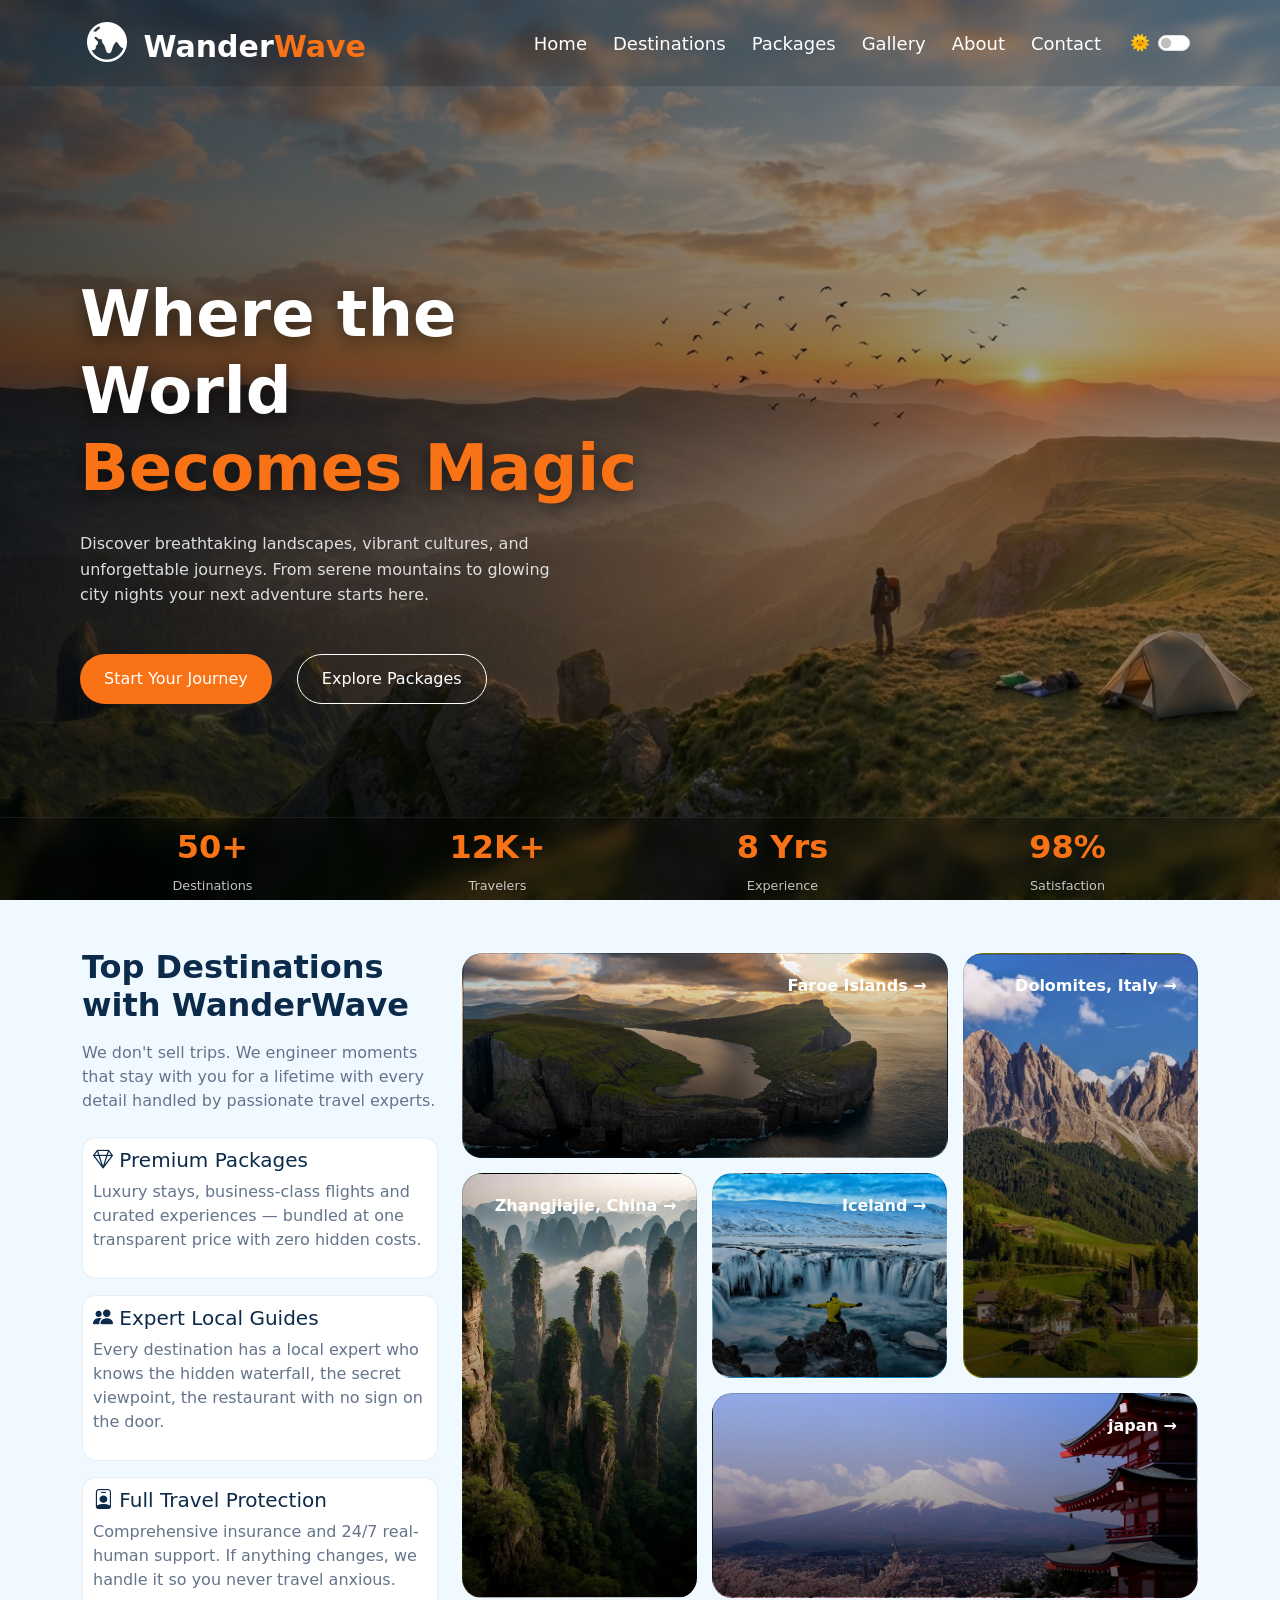
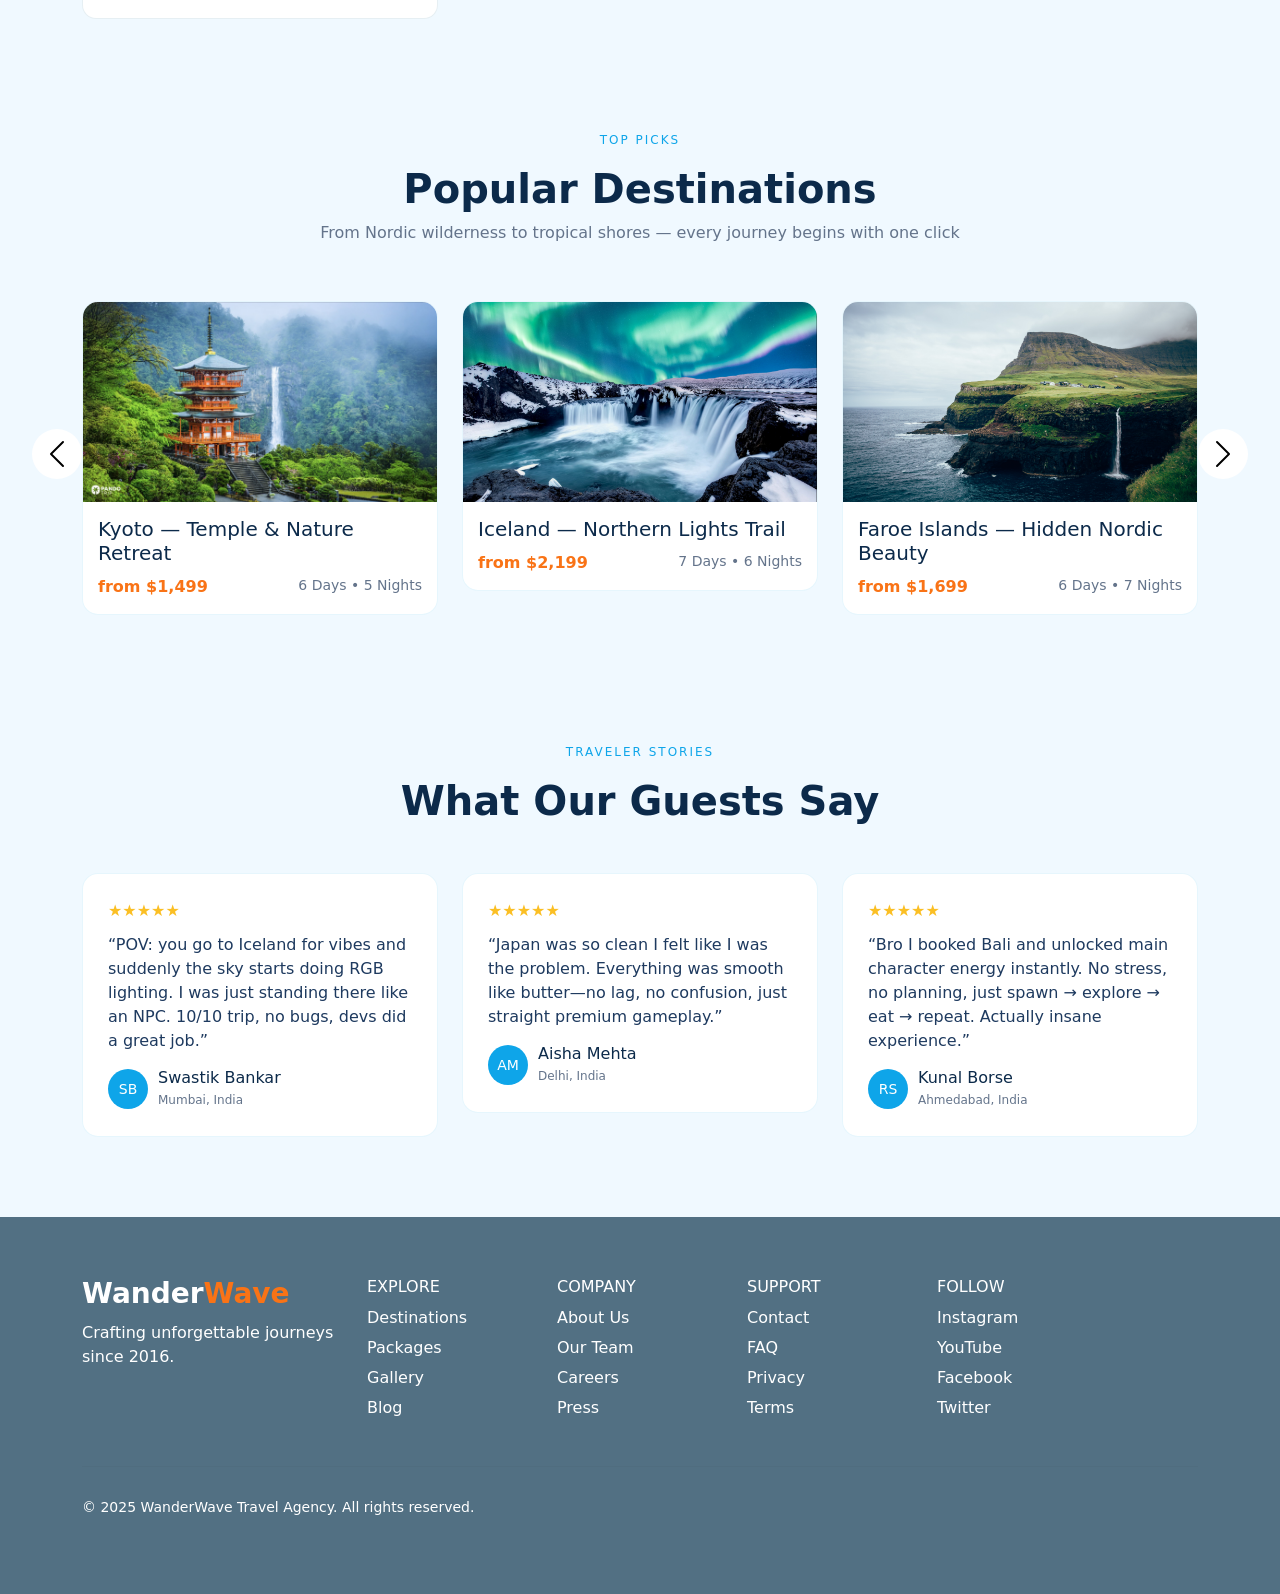
==== index.html @ e42ce230 "Initial commit" ====
<!DOCTYPE html>
<html lang="en">
<head>
  <meta charset="UTF-8">
  <meta name="viewport" content="width=device-width, initial-scale=1.0">
  <title>Travel Agency</title>

  

  <link rel="stylesheet" href="https://cdn.jsdelivr.net/npm/bootstrap-icons@1.13.1/font/bootstrap-icons.min.css">

  

  <link href="https://cdn.jsdelivr.net/npm/bootstrap@5.3.8/dist/css/bootstrap.min.css" rel="stylesheet">
  <link rel="stylesheet" href="css/style.css">



  <link href="https://unpkg.com/aos@2.3.1/dist/aos.css" rel="stylesheet">

</head>
<body>

<!-- Navbar -->
<nav class="navbar navbar-expand-lg ">
  <div class="container">
    <a class="navbar-brand" href="#"> <i class="bi bi-globe-central-south-asia"></i> Wander<span class="wave">Wave</span></a>

    <button class="navbar-toggler" type="button" data-bs-toggle="collapse" data-bs-target="#navbarNavDropdown">
      <span class="navbar-toggler-icon"></span>
    </button>

    <div class="collapse navbar-collapse" id="navbarNavDropdown">
      <ul class="navbar-nav ms-auto">
        <li class="nav-item"><a class="nav-link active" href="#">Home</a></li>
        <li class="nav-item"><a class="nav-link " href="#">Destinations</a></li>
        <li class="nav-item"><a class="nav-link " href="#">Packages</a></li>
        <li class="nav-item"><a class="nav-link " href="#">Gallery</a></li>
        <li class="nav-item"><a class="nav-link " href="#">About</a></li>
        <li class="nav-item"><a class="nav-link " href="#">Contact</a></li>

        <li class="toggle nav-item ms-3 d-flex align-items-center gap-2">

  <!-- Emoji -->
  <span id="themeIcon">🌞</span>

  <!-- Toggle -->
  <div class="form-check form-switch m-0">
    <input class="form-check-input" type="checkbox" id="themeToggle">
  </div>

</li>

        
        
      </ul>
    </div>
    
  </div>
</nav>


<section class="hero">
  <div class="hero-content">
    
    <h1>
  Where the World <br>
  <span class="highlight">Becomes Magic</span>
</h1>

<p class="hero-desc">
  Discover breathtaking landscapes, vibrant cultures, and unforgettable journeys. 
  From serene mountains to glowing city nights your next adventure starts here.
</p>

<div class="hero-btns">
  <button class="btn-main">Start Your Journey</button>
  <button class="btn-outline">Explore Packages</button>
</div>


  </div>
</section>



<!-- STATS BAR -->
<div class="stats-bar fade-up-5">
    <div class="container">
      <div class="row text-center">
        <div class="col-3 stat"><div class="stat-n">50+</div><div class="stat-l">Destinations</div></div>
        <div class="col-3 stat"><div class="stat-n">12K+</div><div class="stat-l">Travelers</div></div>
        <div class="col-3 stat"><div class="stat-n">8 Yrs</div><div class="stat-l">Experience</div></div>
        <div class="col-3 stat"><div class="stat-n">98%</div><div class="stat-l">Satisfaction</div></div>
      </div>
    </div>
  </div>





  <section class="destinations py-5">
  <div class="container">
    <div class="row">

      <!-- LEFT CONTENT -->
      <div class="col-lg-4">
        <h2 class="fw-bold mb-3">Top Destinations with WanderWave</h2>
        <p class="text-muted mb-4">
          We don't sell trips. We engineer moments that stay with you for a lifetime with every detail handled by passionate travel experts.
        </p>

        <!-- Feature Cards -->
        <div class="feature-card mb-3" data-aos="fade-up-right" data-aos-delay="200">
          <h5><i class="bi bi-gem"></i>  Premium Packages</h5>
          <p>Luxury stays, business-class flights and curated experiences — bundled at one transparent price with zero hidden costs.</p>
        </div>

        <div class="feature-card mb-3" data-aos="fade-up-right" data-aos-delay="200">
          <h5><i class="bi bi-people-fill"></i>  Expert Local Guides</h5>
          <p>Every destination has a local expert who knows the hidden waterfall, the secret viewpoint, the restaurant with no sign on the door.</p>
        </div>

        <div class="feature-card mb-3" data-aos="fade-up-right" data-aos-delay="200">
          <h5><i class="bi bi-person-badge"></i> Full Travel Protection</h5>
          <p>Comprehensive insurance and 24/7 real-human support. If anything changes, we handle it so you never travel anxious.</p>
        </div>

        
      </div>

      <!-- RIGHT GRID -->
      <div class="col-lg-8">
  <div class="dest-grid">

    <div class="card japan" data-aos="fade-right" data-aos-delay="200"><span>Faroe Islands →</span></div>
    <div class="card korea" data-aos="fade-down" data-aos-delay="200"><span>Dolomites, Italy →</span></div>
    <div class="card malaysia" data-aos="fade-up" data-aos-delay="200"><span>Zhangjiajie, China →</span></div>
    <div class="card bali" data-aos="flip-up" data-aos-delay="200"><span>Iceland →</span></div>
    <div class="card vietnam" data-aos="fade-left" data-aos-delay="200"><span>japan →</span></div>

  </div>
</div>
    </div>
  </div>
</section>




<section class="popular-section py-5">
  <div class="container">

    <!-- Heading -->
    <div class="text-center mb-5">
      <p class="small-title">TOP PICKS</p>
      <h2 class="main-title">Popular Destinations</h2>
      <p class="sub-title">
        From Nordic wilderness to tropical shores — every journey begins with one click
      </p>
    </div>

    <!-- Carousel -->
    <div id="cardCarousel" class="carousel slide" data-bs-ride="carousel">
      
      <div class="carousel-inner">

        <!-- Slide 1 -->
        <div class="carousel-item active">
          <div class="row g-4">

            <div class="col-md-4" data-aos="fade-up" data-aos-delay="100">
              <div class="card-custom">
                <img src="../images/Popular/d1.png" class="card-img">
                <div class="card-body">
                  <h5>Kyoto — Temple & Nature Retreat</h5>
                  <div class="card-bottom">
                    <span class="price">from $1,499</span>
                    <span class="days">6 Days • 5 Nights</span>
                  </div>
                </div>
              </div>
            </div>

            <div class="col-md-4" data-aos="fade-up" data-aos-delay="100">
              <div class="card-custom" >
                <img src="../images/Popular/d2.png" class="card-img">
                <div class="card-body">
                  <h5>Iceland — Northern Lights Trail</h5>
                  <div class="card-bottom">
                    <span class="price">from $2,199</span>
                    <span class="days">7 Days • 6 Nights</span>
                  </div>
                </div>
              </div>
            </div>

            <div class="col-md-4" data-aos="fade-up" data-aos-delay="100">
              <div class="card-custom">
                <img src="../images/Popular/d3.png" class="card-img">
                <div class="card-body">
                  <h5>Faroe Islands — Hidden Nordic Beauty</h5>
                  <div class="card-bottom">
                    <span class="price">from $1,699</span>
                    <span class="days">6 Days • 7 Nights</span>
                  </div>
                </div>
              </div>
            </div>

          </div>
        </div>

        <!-- Slide 2 -->
        <div class="carousel-item">
          <div class="row g-4">

            <div class="col-md-4" data-aos="fade-up" data-aos-delay="100">
              <div class="card-custom">
                <img src="../images/Popular/d4.png" class="card-img">
                <div class="card-body">
                  <h5>Santorini — Sunset Paradise</h5>
                  <div class="card-bottom">
                    <span class="price">from $1,499</span>
                    <span class="days">6 Days • 5 Nights</span>
                  </div>
                </div>
              </div>
            </div>

            <div class="col-md-4" data-aos="fade-up" data-aos-delay="100">
              <div class="card-custom">
                <img src="../images/Popular/d5.png" class="card-img">
                <div class="card-body">
                  <h5>Dolomites — Alpine Escape</h5>
                  <div class="card-bottom">
                    <span class="price">from $1,699</span>
                    <span class="days">6 Days • 5 Nights</span>
                  </div>
                </div>
              </div>
            </div>

            <div class="col-md-4" data-aos="fade-up" data-aos-delay="100">
              <div class="card-custom">
                <img src="../images/Popular/d6.png" class="card-img">
                <div class="card-body">
                  <h5>Zhangjiajie — Avatar Mountains</h5>
                  <div class="card-bottom">
                    <span class="price">from $1,700</span>
                    <span class="days">9 Days • 8 Nights</span>
                  </div>
                </div>
              </div>
            </div>

          </div>
        </div>

      </div>

      <!-- Controls -->
      <button class="carousel-control-prev" type="button" data-bs-target="#cardCarousel" data-bs-slide="prev">
        <span class="carousel-control-prev-icon"></span>
      </button>

      <button class="carousel-control-next" type="button" data-bs-target="#cardCarousel" data-bs-slide="next">
        <span class="carousel-control-next-icon"></span>
      </button>

    </div>
  </div>
</section>



<section class="testi-section">
  <div class="container">

    <div class="text-center mb-5">
      <p class="small-title">TRAVELER STORIES</p>
      <h2 class="main-title">What Our Guests Say</h2>
    </div>

    <div class="row g-4">

      <div class="col-md-4">
        <div class="testi-card" data-aos="fade-up" data-aos-delay="300">
          <div class="stars">★★★★★</div>
          <p class="testi-text">
            “POV: you go to Iceland for vibes and suddenly the sky starts doing RGB lighting. I was just standing there like an NPC. 10/10 trip, no bugs, devs did a great job.”
          </p>

          <div class="user">
            <div class="avatar">SB</div>
            <div>
              <h6>Swastik Bankar</h6>
              <span>Mumbai, India</span>
            </div>
          </div>
        </div>
      </div>

      <div class="col-md-4">
        <div class="testi-card" data-aos="fade-up" data-aos-delay="100">
          <div class="stars">★★★★★</div>
          <p class="testi-text">
            “Japan was so clean I felt like I was the problem. Everything was smooth like butter—no lag, no confusion, just straight premium gameplay.”
          </p>

          <div class="user">
            <div class="avatar">AM</div>
            <div>
              <h6>Aisha Mehta</h6>
              <span>Delhi, India</span>
            </div>
          </div>
        </div>
      </div>

      <div class="col-md-4">
        <div class="testi-card" data-aos="fade-up" data-aos-delay="300">
          <div class="stars">★★★★★</div>
          <p class="testi-text">
            “Bro I booked Bali and unlocked main character energy instantly. No stress, no planning, just spawn → explore → eat → repeat. Actually insane experience.”
          </p>

          <div class="user">
            <div class="avatar">RS</div>
            <div>
              <h6>Kunal Borse</h6>
              <span>Ahmedabad, India</span>
            </div>
          </div>
        </div>
      </div>

    </div>
  </div>
</section>



<footer class="footer-section">
  <div class="container">

    <div class="row">

      <!-- LEFT -->
      <div class="col-md-3">
        <h3 class="logo">Wander<span>Wave</span></h3>
        <p class="tagline">
          Crafting unforgettable journeys since 2016.
        </p>
      </div>

      <!-- EXPLORE -->
      <div class="col-md-2">
        <h6>EXPLORE</h6>
        <ul>
          <li>Destinations</li>
          <li>Packages</li>
          <li>Gallery</li>
          <li>Blog</li>
        </ul>
      </div>

      <!-- COMPANY -->
      <div class="col-md-2">
        <h6>COMPANY</h6>
        <ul>
          <li>About Us</li>
          <li>Our Team</li>
          <li>Careers</li>
          <li>Press</li>
        </ul>
      </div>

      <!-- SUPPORT -->
      <div class="col-md-2">
        <h6>SUPPORT</h6>
        <ul>
          <li>Contact</li>
          <li>FAQ</li>
          <li>Privacy</li>
          <li>Terms</li>
        </ul>
      </div>

      <!-- FOLLOW -->
      <div class="col-md-3">
        <h6>FOLLOW</h6>
        <ul>
          <li>Instagram</li>
          <li>YouTube</li>
          <li>Facebook</li>
          <li>Twitter</li>
        </ul>
      </div>

    </div>

    <hr>

    <p class="copyright">
      © 2025 WanderWave Travel Agency. All rights reserved.
    </p>

  </div>
</footer>




<!--Bootstrap JS -->
<script src="https://cdn.jsdelivr.net/npm/bootstrap@5.3.8/dist/js/bootstrap.bundle.min.js"></script>
<script src="js/toggle.js"></script>

<script src="https://unpkg.com/aos@2.3.1/dist/aos.js"></script>
<script>
  AOS.init({
    duration: 800,
    once: true
  });
</script>

</body>
</html>
---- css/style.css ----
body { margin: 0; }

.navbar .container {
  border-radius: 0;
}

body {
  background: #f0f9ff;
}

/* navbar */
.navbar {
  position: absolute;
  top: 0px;
  width: 100%;
  background: rgba(0,0,0,0.12); /* lighter */
  backdrop-filter: blur(5px);
}

/* hero */
.hero {
  height: 100vh;
  /* position: relative; */



  background-image:
    linear-gradient(to right, rgba(0,0,0,0.65), rgba(0,0,0,0.3)),
    url('../images/Man_standing_on_202603282232.jpeg_202603292053.jpeg');

  background-size: cover;
  background-position: center;
  background-repeat: no-repeat;

  padding-top: 80px;
}



/* hero text */
.hero-content {
  height: 100%;
  display: flex;
  flex-direction: column;
  justify-content: center;

  padding-left: 80px;
  max-width: 650px;

  /* margin-left: 30px; */
}

/* navbar links */
.navbar a {
  color: white !important;
  font-size: large;
  font-weight: 500;
  margin: 0 5px;
}

.navbar .navbar-brand {
  font-size: 30px;
  font-weight: 700;
  color: #fff;
}

.navbar-brand i {
  margin-right: 6px;
  font-size: 40px;
}

.wave{
  color: #f97316;
}



.hero-tag {
  font-size: 12px;
  letter-spacing: 2px;
  color: #ddd;
  margin-bottom: 10px;
}

.hero-content h1 {
  font-size: 64px;
  font-weight: 700;
  line-height: 1.2;
  color: #ffffff; 
  text-shadow: 0 4px 20px rgba(0,0,0,0.6);
  margin-bottom: 10px;
}

.highlight {
  color: #f97316;
}

.hero-desc {
  margin-top: 15px;
  color: #ddd;
  max-width: 500px;
  line-height: 1.6;
}

.hero-btns {
  margin-top: 30px;
  gap: 15px;
  display: flex;
}

.btn-main {
  background: #f97316;
  color: white;
  padding: 12px 24px;
  border-radius: 30px;
  border: none;
}

.btn-outline {
  border: 1px solid white;
  color: white;
  padding: 12px 24px;
  border-radius: 30px;
  margin-left: 10px;
  background: transparent;
}



/* ===== DAY STATS ===== */
.stats-bar {
  position: absolute;
  bottom: 0;
  left: 0;
  right: 0;
  z-index: 3;

  background: rgba(0,0,0,0.22);
  backdrop-filter: blur(8px);
  border-top: 1px solid rgba(255,255,255,0.08);
  padding: 5px 0;
}

.stat {
  text-align: center;
}

.stat-n {
  
  font-size: 2rem;
  font-weight: 700;
  color: #f97316; /* ORANGE */
}

.stat-l {
  font-size: 0.8rem;
  color: rgba(255,255,255,0.75);
  margin-top: 5px;
}





/* ===== SECTION ===== */



/* ===== DESTINATION SECTION (DAY MODE FIX) ===== */
.destinations {
  background: #f0f9ff;
  padding: 60px 0;
}

/* heading */
.destinations h2 {
  color: #0c2a4a;
  font-weight: 700;
}

/* text */
.destinations p {
  color: #1e3a5f;
}

.destinations .text-muted {
  color: #64748b !important;
}

/* feature cards */
.feature-card {
  background: #ffffff;
  border: 1px solid rgba(10, 95, 134, 0.1);
  border-radius: 14px;
  padding: 10px;
}

.feature-card h5 {
  color: #0c2a4a;
}

.feature-card p {
  color: #64748b;
}


.dest-grid {
  display: grid;
  grid-template-columns: repeat(3, 1fr);
  grid-auto-rows: 205px;
  gap: 15px;
  margin-top: 5px;
}

/* BASE CARD */
.dest-grid .card {
  border-radius: 20px;
  color: #ffffff;
  font-size: medium;
  font-weight: 900;
  display: flex;
  align-items: flex-end;
  padding: 20px;
  background-size: cover;
  background-position: center;
  position: relative;
  overflow: hidden;

  
}

/* OVERLAY */
.dest-grid .card::before {
  content: "";
  position: absolute;
  inset: 0;
  background: linear-gradient(to top, rgba(0,0,0,0.7), transparent);
}

/* TEXT FIX */
.dest-grid .card span {
  position: relative;
  z-index: 2;
}


.japan {
  grid-column: span 2;
  background-image: url('../images/dectination/Faroe Islands.png');
}

.korea {
  grid-row: span 2;
  background-image: url('../images/dectination/Dolomites\,\ Italy.png');
}

.malaysia {
  grid-row: span 2;
  background-image: url('../images/dectination/Zhangjiajie\,\ China.png');
}

.bali {
  background-image: url('../images/dectination/Iceland.png');
}

.vietnam {
  grid-column: span 2;
  background-image: url('../images/dectination/japan.png');
  background-size: cover;
  background-position: top;
  
}



/* =========================
   SECTION (DAY)
========================= */
.popular-section {
  background: #f0f9ff;
  padding: 80px 0;
}

/* HEADINGS (DAY) */
.small-title {
  color: #0ea5e9;
  font-size: 12px;
  letter-spacing: 2px;
}

.main-title {
  color: #0c2a4a;
  font-size: 40px;
  font-weight: 700;
}

.sub-title {
  color: #64748b;
}

/* =========================
   CARD (DAY)
========================= */
.card-custom {
  background: #ffffff;
  border-radius: 16px;
  overflow: hidden;
  border: 1px solid rgba(14,165,233,0.1);
  margin-top: 8px;
}

.card-img {
  width: 100%;
  height: 200px;
  object-fit: cover;
}

.card-body {
  padding: 15px;
}

.card-body h5 {
  color: #0c2a4a;
}

/* bottom */
.card-bottom {
  display: flex;
  justify-content: space-between;
  margin-top: 10px;
}

.price {
  color: #f97316;
  font-weight: 600;
}

.days {
  color: #64748b;
  font-size: 14px;
}

/* =========================
   DARK MODE
========================= */

body.dark-mode .popular-section {
  background: #0d0a1a;
}

/* HEADINGS (DARK) */
body.dark-mode .small-title {
  color: #a78bfa;
}

body.dark-mode .main-title {
  color: #ede9fe;
}

body.dark-mode .sub-title {
  color: rgba(237,233,254,0.8);
}

/* CARD (DARK) */
body.dark-mode .card-custom {
  background: #1a1030;
  border: 1px solid rgba(167,139,250,0.12);
}

body.dark-mode .card-body h5 {
  color: #ede9fe;
}

body.dark-mode .price {
  color: #fbbf24;
}

body.dark-mode .days {
  color: #a78bfa;
}

/* =========================
   CAROUSEL BUTTONS
========================= */
/* =========================
   FIX CAROUSEL BUTTON POSITION
========================= */

/* IMPORTANT: allow overflow */
.popular-section .container {
  overflow: visible;
}

/* carousel main */
#cardCarousel {
  position: relative;
  overflow: visible;
}

/* button base */
.carousel-control-prev,
.carousel-control-next {
  position: absolute;
  top: 50%;
  transform: translateY(-50%);
  width: 50px;
  height: 50px;
  background: #ffffff;
  border-radius: 50%;
  opacity: 1;
  z-index: 10;
}

/* move LEFT outside */
.carousel-control-prev {
  left: -50px;
}

/* move RIGHT outside */
.carousel-control-next {
  right: -50px;
}

/* icon color fix */
.carousel-control-prev-icon,
.carousel-control-next-icon {
  filter: invert(1);
}



/* SECTION */
.testi-section {
  background: #f0f9ff;
  padding: 80px 0;
}

/* HEADINGS */
.small-title {
  color: #0ea5e9;
  font-size: 12px;
  letter-spacing: 2px;
}

.main-title {
  color: #0c2a4a;
  font-weight: 700;
}

/* CARD */
.testi-card {
  background: #ffffff;
  border-radius: 16px;
  padding: 25px;
  border: 1px solid rgba(14,165,233,0.1);
}

/* STARS */
.stars {
  color: #fbbf24;
  margin-bottom: 10px;
}

/* TEXT */
.testi-text {
  color: #1e3a5f;
  margin-bottom: 15px;
}

/* USER */
.user {
  display: flex;
  align-items: center;
}

.avatar {
  width: 40px;
  height: 40px;
  background: #0ea5e9;
  color: white;
  border-radius: 50%;
  display: flex;
  align-items: center;
  justify-content: center;
  margin-right: 10px;
  font-size: 14px;
}

.user h6 {
  margin: 0;
  color: #0c2a4a;
}

.user span {
  color: #64748b;
  font-size: 12px;
}



.footer-section {
  background: #527083;
  padding: 60px 0;
}

.logo {
  color: #ffffff;
  font-weight: 700;
}

.logo span {
  color: #f97316;
}

.tagline {
  color: #ffffff;
  margin-top: 10px;
}

.footer-section h6 {
  color: #ffffff;
  margin-bottom: 10px;
}

.footer-section ul {
  list-style: none;
  padding: 0;
}

.footer-section ul li {
  color: #ffffff;
  margin-bottom: 6px;
}

.footer-section hr {
  margin: 30px 0;
  border-color: rgba(0,0,0,0.1);
}

.copyright {
  color: #ffffff;
  font-size: 14px;
}











/* hover */


.card-custom {
  transition: all 0.35s ease;
  cursor: pointer;
}

.card-custom:hover {
  transform: translateY(-8px);
  box-shadow: 0 20px 40px rgba(0,0,0,0.15);
}

.dest-grid .card {
  transition: transform 0.4s ease;
  cursor: pointer;
}

.dest-grid .card:hover {
  transform: scale(1.05) !important;
}


.feature-card {
  transition: 0.3s ease;
}

.feature-card:hover {
  transform: translateY(-4px);
  box-shadow: 0 10px 20px rgba(0,0,0,0.08);
}

.testi-card {
 transition: 0.3s ease;
}

.testi-card:hover {
  transform: translateY(-4px) !important;
  box-shadow: 0 10px 20px rgba(0,0,0,0.08)!important;
}

.btn-main,
.btn-outline {
  transition: 0.3s ease;
}

.btn-main:hover {
  transform: scale(1.05);
}

.btn-outline:hover {
  background: white;
  color: black;
}


body.dark-mode .card-custom:hover {
  box-shadow: 0 20px 40px rgba(0,0,0,0.6);
}

body.dark-mode .feature-card:hover {
  box-shadow: 0 10px 20px rgba(0,0,0,0.4);
}





























































/* ══ DARK MODE — Aurora Purple + Gold ══ */

body.dark-mode {
  background: #0d0a1a;
}

body.dark-mode .navbar {
  background: rgba(13, 10, 26, 0.88);
  backdrop-filter: blur(14px);
  -webkit-backdrop-filter: blur(14px);
}

body.dark-mode .wave {
  color: #fbbf24;
}

body.dark-mode .hero {
  background-image:
    linear-gradient(to right, rgba(10, 4, 30, 0.78), rgba(25, 8, 55, 0.42)),
    url('../images/Man_standing_on_202603282232.jpeg_202603292058.jpeg');
}

body.dark-mode .hero-tag {
  color: rgba(237, 233, 254, 0.72);
  letter-spacing: 2px;
}

body.dark-mode .btn-main {
  background: #fbbf24;
  color: #0d0a1a;
}

body.dark-mode .btn-outline {
  border: 1px solid #a78bfa;
  color: #a78bfa;
}

body.dark-mode .highlight,
body.dark-mode .wave {
  color: #fbbf24;
}


/* ===== NIGHT STATS ===== */
body.dark-mode .stats-bar {
  background: rgba(0,0,0,0.35);
  backdrop-filter: blur(20px);
}

body.dark-mode .stat-n {
  color: #fbbf24; /* GOLD */
}

body.dark-mode .stat-l {
  color: rgba(237,233,254,0.8); /* PURPLE-WHITE */
}


/* ===== SECTION ===== */
body.dark-mode .destinations {
  background: #120d26;
}

/* HEADINGS */
body.dark-mode .destinations h2 {
  color: #ede9fe;
}

/* TEXT */
body.dark-mode .destinations p {
  color: #ede9fe;
}

body.dark-mode .destinations .text-muted {
  color: #a78bfa !important;
}

/* ===== FEATURE CARDS ===== */
body.dark-mode .feature-card {
  background: #1a1030;
  border: 1px solid rgba(167,139,250,0.12);
}

body.dark-mode .feature-card h5 {
  color: #ede9fe;
}

body.dark-mode .feature-card p {
  color: #a78bfa;
}

/* ===== GRID CARDS ===== */
body.dark-mode .dest-grid .card {
  color: #ffffff;
}

/* OVERLAY (AURORA STYLE) */
body.dark-mode .dest-grid .card::before {
  background: linear-gradient(
    to top,
    rgba(10,4,30,0.78),
    rgba(25,8,55,0.42)
  );
}



body.dark-mode .testi-section {
  background: #120d26;
}

/* HEADINGS */
body.dark-mode .small-title {
  color: #a78bfa;
}

body.dark-mode .main-title {
  color: #ede9fe;
}

/* CARD */
body.dark-mode .testi-card {
  background: #1a1030;
  border: 1px solid rgba(167,139,250,0.12);
}

/* TEXT */
body.dark-mode .testi-text {
  color: #ede9fe;
}

/* USER */
body.dark-mode .avatar {
  background: #a78bfa;
  color: #0d0a1a;
}

body.dark-mode .user h6 {
  color: #ede9fe;
}

body.dark-mode .user span {
  color: #a78bfa;
}

/* STARS */
body.dark-mode .stars {
  color: #fbbf24;
}



body.dark-mode .footer-section {
  background: #07040f;
}

body.dark-mode .logo {
  color: #ede9fe;
}

body.dark-mode .logo span {
  color: #fbbf24;
}

body.dark-mode .tagline {
  color: #a78bfa;
}

body.dark-mode .footer-section h6 {
  color: #ede9fe;
}

body.dark-mode .footer-section ul li {
  color: #a78bfa;
}

body.dark-mode .footer-section hr {
  border-color: rgba(167,139,250,0.2);
}

body.dark-mode .copyright {
  color: #a78bfa;
}
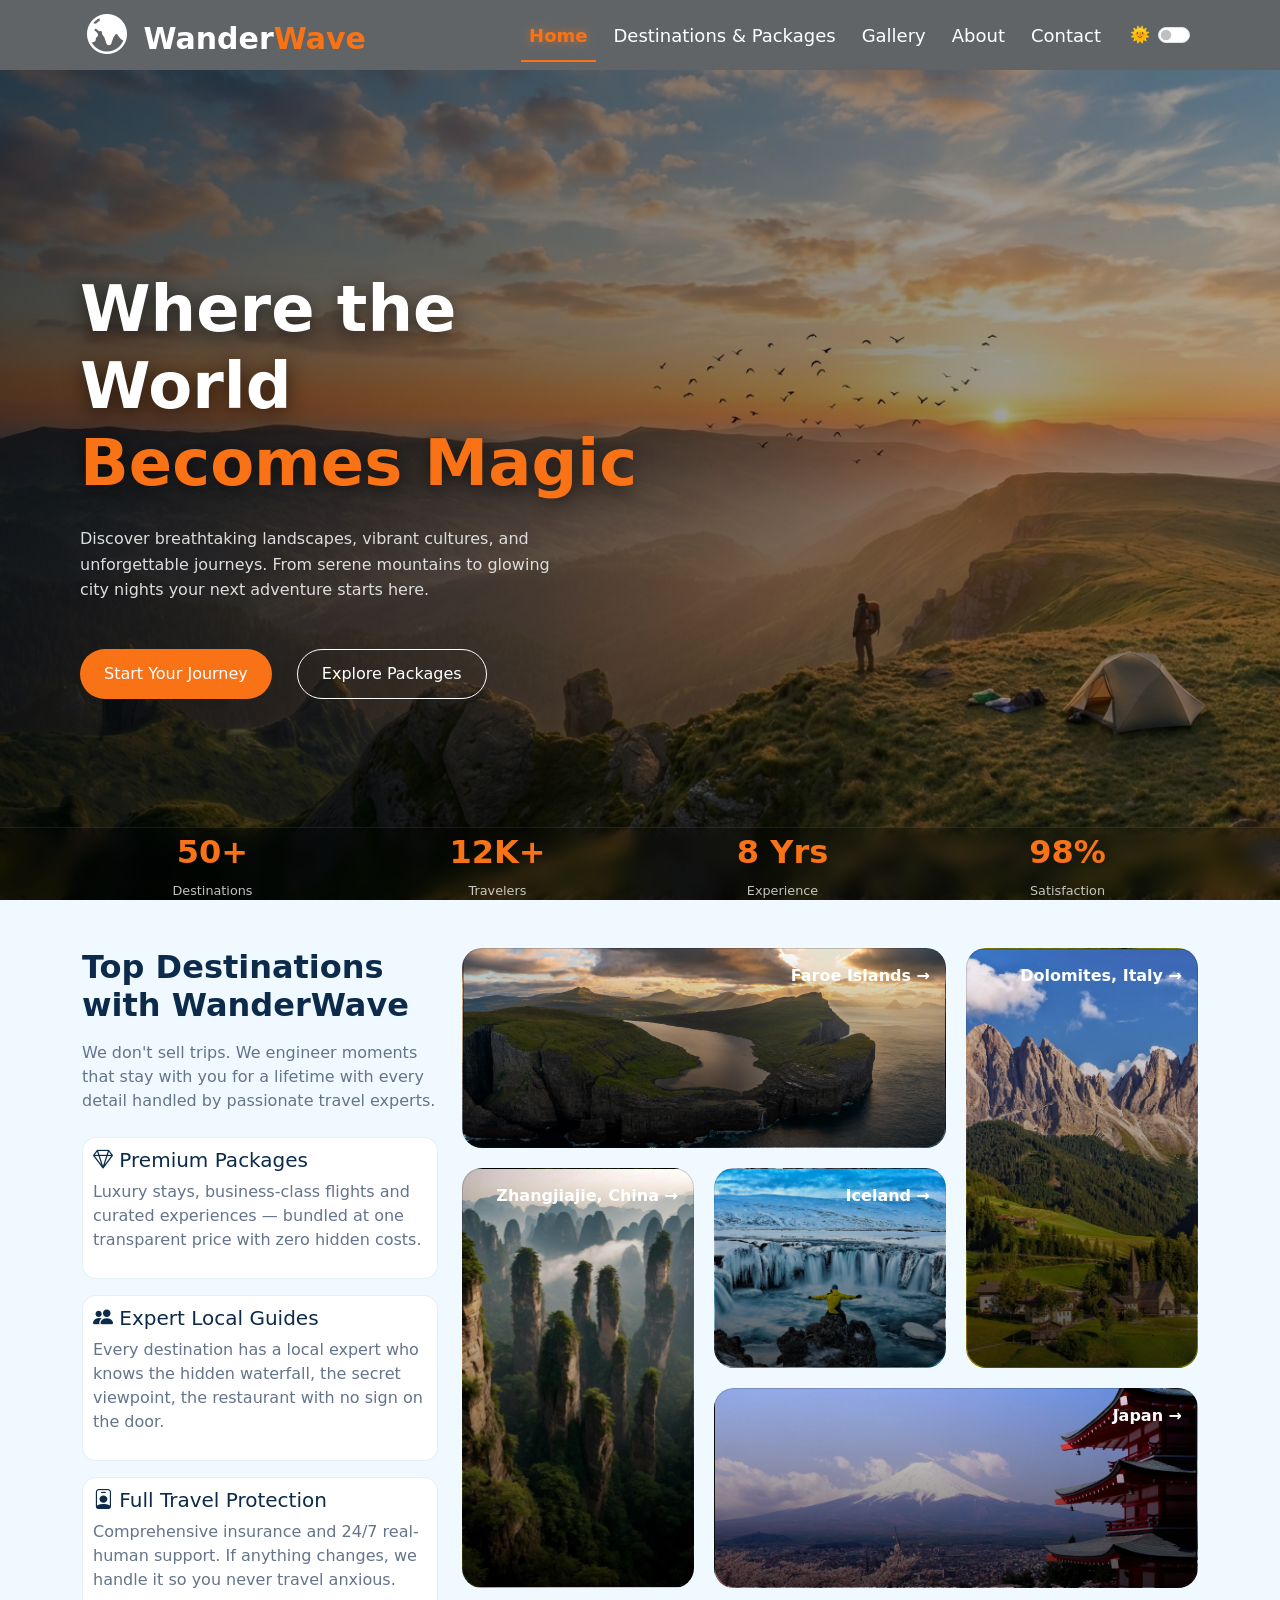
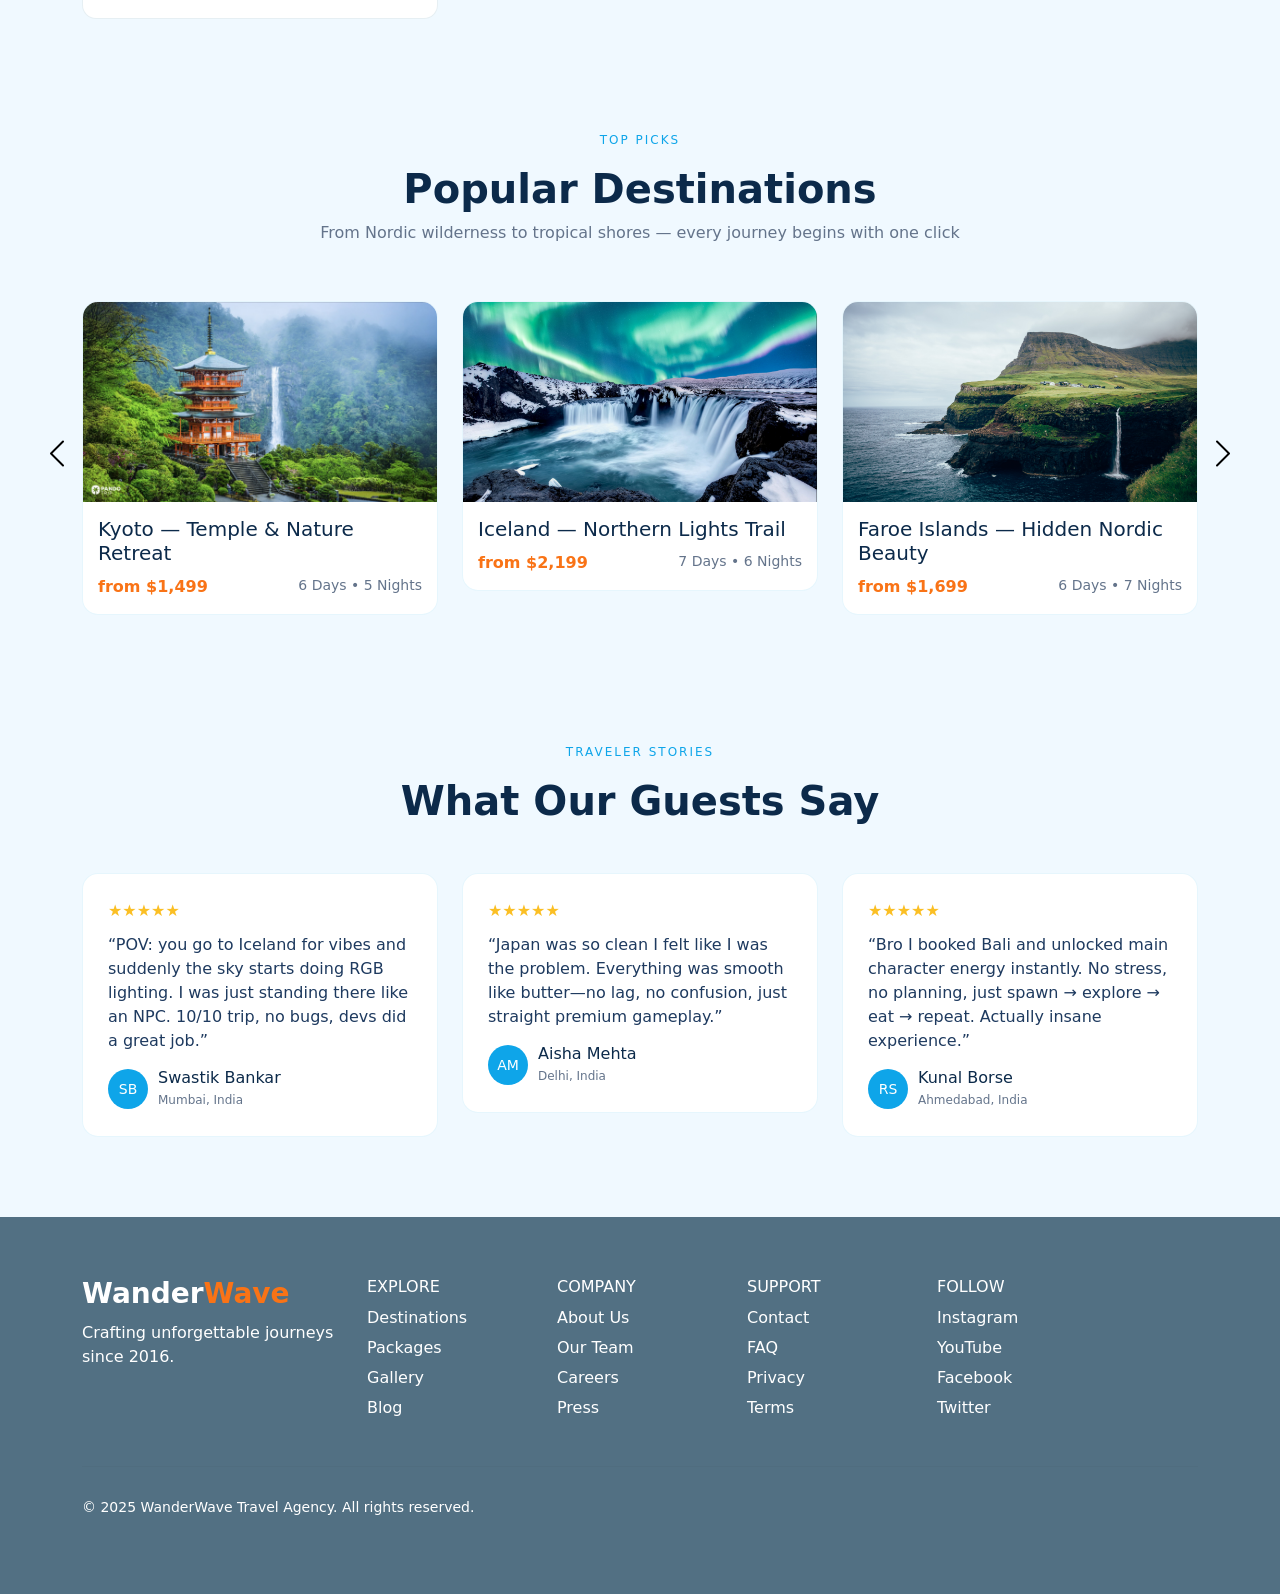
==== commit 38630679: "bade  update" ====
--- a/index.html
+++ b/index.html
@@ -24,7 +24,7 @@
 <!-- Navbar -->
 <nav class="navbar navbar-expand-lg ">
   <div class="container">
-    <a class="navbar-brand" href="#"> <i class="bi bi-globe-central-south-asia"></i> Wander<span class="wave">Wave</span></a>
+    <a class="navbar-brand" href="index.html"> <i class="bi bi-globe-central-south-asia"></i> Wander<span class="wave">Wave</span></a>
 
     <button class="navbar-toggler" type="button" data-bs-toggle="collapse" data-bs-target="#navbarNavDropdown">
       <span class="navbar-toggler-icon"></span>
@@ -32,12 +32,12 @@
 
     <div class="collapse navbar-collapse" id="navbarNavDropdown">
       <ul class="navbar-nav ms-auto">
-        <li class="nav-item"><a class="nav-link active" href="#">Home</a></li>
-        <li class="nav-item"><a class="nav-link " href="#">Destinations</a></li>
-        <li class="nav-item"><a class="nav-link " href="#">Packages</a></li>
-        <li class="nav-item"><a class="nav-link " href="#">Gallery</a></li>
-        <li class="nav-item"><a class="nav-link " href="#">About</a></li>
-        <li class="nav-item"><a class="nav-link " href="#">Contact</a></li>
+        <li class="nav-item"><a class="nav-link active" href="index.html">Home</a></li>
+        <li class="nav-item"><a class="nav-link " href="destinations.html">Destinations & Packages</a></li>
+        
+        <li class="nav-item"><a class="nav-link " href="gallery.html">Gallery</a></li>
+        <li class="nav-item"><a class="nav-link " href="about.html">About</a></li>
+        <li class="nav-item"><a class="nav-link " href="contact.html">Contact</a></li>
 
         <li class="toggle nav-item ms-3 d-flex align-items-center gap-2">
 
@@ -134,11 +134,35 @@
       <div class="col-lg-8">
   <div class="dest-grid">
 
-    <div class="card japan" data-aos="fade-right" data-aos-delay="200"><span>Faroe Islands →</span></div>
-    <div class="card korea" data-aos="fade-down" data-aos-delay="200"><span>Dolomites, Italy →</span></div>
-    <div class="card malaysia" data-aos="fade-up" data-aos-delay="200"><span>Zhangjiajie, China →</span></div>
-    <div class="card bali" data-aos="flip-up" data-aos-delay="200"><span>Iceland →</span></div>
-    <div class="card vietnam" data-aos="fade-left" data-aos-delay="200"><span>japan →</span></div>
+    <div class="grid-item japan" data-aos="fade-right" data-aos-delay="200">
+      <div class="card">
+        <span>Faroe Islands →</span>
+      </div>
+    </div>
+
+    <div class="grid-item korea" data-aos="fade-down" data-aos-delay="200">
+      <div class="card">
+        <span>Dolomites, Italy →</span>
+      </div>
+    </div>
+
+    <div class="grid-item malaysia" data-aos="fade-up" data-aos-delay="200">
+      <div class="card">
+        <span>Zhangjiajie, China →</span>
+      </div>
+    </div>
+
+    <div class="grid-item bali" data-aos="flip-up" data-aos-delay="200">
+      <div class="card">
+        <span>Iceland →</span>
+      </div>
+    </div>
+
+    <div class="grid-item vietnam" data-aos="fade-left" data-aos-delay="200">
+      <div class="card">
+        <span>Japan →</span>
+      </div>
+    </div>
 
   </div>
 </div>
--- a/css/style.css
+++ b/css/style.css
@@ -3,26 +3,55 @@
 .navbar .container {
   border-radius: 0;
 }
-
+body {
+  padding-top: 70px;
+}
 body {
   background: #f0f9ff;
 }
 
+
+
+
+
+
+
+
+
+
+
+
+
+
+
+
+
+
 /* navbar */
 .navbar {
-  position: absolute;
-  top: 0px;
+  position: fixed;
+  top: 0;
   width: 100%;
-  background: rgba(0,0,0,0.12); /* lighter */
-  backdrop-filter: blur(5px);
+  z-index: 1000;
+  background: rgba(0,0,0,0.6);
+  backdrop-filter: blur(6px);
+  padding: 0;
 }
 
 /* hero */
 .hero {
-  height: 100vh;
-  /* position: relative; */
-
-
+  position: relative;
+  height: calc(100vh - 70px); /* accounts for fixed navbar */
+  overflow: hidden;
+  display: flex;
+  align-items: center;
+}
+
+
+.hero::before {
+  content: "";
+  position: absolute;
+  inset: 0;
 
   background-image:
     linear-gradient(to right, rgba(0,0,0,0.65), rgba(0,0,0,0.3)),
@@ -30,9 +59,31 @@
 
   background-size: cover;
   background-position: center;
-  background-repeat: no-repeat;
-
-  padding-top: 80px;
+
+  z-index: 0;
+  animation: heroZoom 20s ease-in-out infinite;
+}
+
+.hero-content {
+  position: relative;
+  z-index: 2;
+}
+
+
+@keyframes heroZoom {
+  0% { transform: scale(1); }
+  50% { transform: scale(1.08); }
+  100% { transform: scale(1); }
+}
+
+
+
+/* MOBILE FIX */
+@media (max-width: 768px) {
+  .stats-bar {
+    position: relative;
+    /* margin-top: 0px; */
+  }
 }
 
 
@@ -51,6 +102,31 @@
 }
 
 /* navbar links */
+
+
+
+/* ACTIVE NAV LINK */
+.navbar .nav-link.active {
+  color: #f97316 !important;
+  font-weight: 600;
+  position: relative;
+  text-shadow: 0 0 10px rgba(249,115,22,0.6);
+}
+
+/* underline */
+.navbar .nav-link.active::after {
+  content: "";
+  position: absolute;
+  left: 0;
+  bottom: -5px;
+  width: 100%;
+  height: 2px;
+  background: #f97316;
+}
+
+
+
+
 .navbar a {
   color: white !important;
   font-size: large;
@@ -138,7 +214,8 @@
   background: rgba(0,0,0,0.22);
   backdrop-filter: blur(8px);
   border-top: 1px solid rgba(255,255,255,0.08);
-  padding: 5px 0;
+  padding: 0;
+  margin: -2px 0 0 0;
 }
 
 .stat {
@@ -204,71 +281,91 @@
 }
 
 
+/* GRID */
 .dest-grid {
   display: grid;
   grid-template-columns: repeat(3, 1fr);
-  grid-auto-rows: 205px;
-  gap: 15px;
-  margin-top: 5px;
-}
-
-/* BASE CARD */
-.dest-grid .card {
+  grid-auto-rows: 200px;
+  gap: 20px;
+}
+
+/* GRID ITEM (IMPORTANT) */
+.grid-item {
+  position: relative;
+  overflow: visible;
+}
+
+/* CARD */
+.grid-item .card {
+  height: 100%;
+  width: 100%;
   border-radius: 20px;
-  color: #ffffff;
-  font-size: medium;
-  font-weight: 900;
   display: flex;
   align-items: flex-end;
-  padding: 20px;
+  padding: 15px;
+  color: #fff;
+  font-weight: 700;
   background-size: cover;
   background-position: center;
   position: relative;
-  overflow: hidden;
-
-  
+  transition: transform 0.4s ease, box-shadow 0.4s ease;
 }
 
 /* OVERLAY */
-.dest-grid .card::before {
+.grid-item .card::before {
   content: "";
   position: absolute;
   inset: 0;
+  border-radius: 20px;
   background: linear-gradient(to top, rgba(0,0,0,0.7), transparent);
-}
-
-/* TEXT FIX */
-.dest-grid .card span {
+  pointer-events: none;
+}
+
+/* TEXT */
+.grid-item .card span {
   position: relative;
   z-index: 2;
 }
 
+/* HOVER (FULL CARD SCALE) */
+.grid-item:hover .card {
+  transform: scale(1.06);
+  z-index: 10;
+  box-shadow: 0 20px 40px rgba(0,0,0,0.3);
+}
+
+/* ===== GRID SIZES + IMAGES ===== */
 
 .japan {
   grid-column: span 2;
+}
+.japan .card {
   background-image: url('../images/dectination/Faroe Islands.png');
 }
 
 .korea {
   grid-row: span 2;
-  background-image: url('../images/dectination/Dolomites\,\ Italy.png');
+}
+.korea .card {
+  background-image: url('../images/dectination/Dolomites, Italy.png');
 }
 
 .malaysia {
   grid-row: span 2;
-  background-image: url('../images/dectination/Zhangjiajie\,\ China.png');
-}
-
-.bali {
+}
+.malaysia .card {
+  background-image: url('../images/dectination/Zhangjiajie, China.png');
+}
+
+.bali .card {
   background-image: url('../images/dectination/Iceland.png');
 }
 
 .vietnam {
   grid-column: span 2;
+}
+.vietnam .card {
   background-image: url('../images/dectination/japan.png');
-  background-size: cover;
-  background-position: top;
-  
 }
 
 
@@ -391,43 +488,32 @@
   overflow: visible;
 }
 
-/* carousel main */
-#cardCarousel {
-  position: relative;
-  overflow: visible;
-}
-
-/* button base */
-.carousel-control-prev,
-.carousel-control-next {
+#cardCarousel .carousel-control-prev,
+#cardCarousel .carousel-control-next {
   position: absolute;
   top: 50%;
   transform: translateY(-50%);
   width: 50px;
-  height: 50px;
-  background: #ffffff;
+  background: transparent;
   border-radius: 50%;
   opacity: 1;
   z-index: 10;
 }
 
-/* move LEFT outside */
-.carousel-control-prev {
+/* move only for homepage carousel */
+#cardCarousel .carousel-control-prev {
   left: -50px;
 }
 
-/* move RIGHT outside */
-.carousel-control-next {
+#cardCarousel .carousel-control-next {
   right: -50px;
 }
 
-/* icon color fix */
-.carousel-control-prev-icon,
-.carousel-control-next-icon {
+/* icon fix */
+#cardCarousel .carousel-control-prev-icon,
+#cardCarousel .carousel-control-next-icon {
   filter: invert(1);
 }
-
-
 
 /* SECTION */
 .testi-section {
@@ -552,6 +638,31 @@
 
 
 
+
+
+
+
+
+
+
+
+
+
+
+
+
+
+
+
+
+
+
+
+
+
+
+
+
 /* hover */
 
 
@@ -566,12 +677,18 @@
 }
 
 .dest-grid .card {
-  transition: transform 0.4s ease;
-  cursor: pointer;
+  transition: transform 0.4s ease, box-shadow 0.4s ease;
+  position: relative;
+  z-index: 1;
 }
 
 .dest-grid .card:hover {
-  transform: scale(1.05) !important;
+  transform: scale(1.05);
+  z-index: 10; /* 🔥 KEY FIX */
+}
+.dest-grid .card:hover {
+  transform: scale(1.05);
+  z-index: 10; /* 🔥 KEY FIX */
 }
 
 
@@ -621,6 +738,34 @@
 
 
 
+
+
+
+
+
+
+@media (max-width: 768px) {
+
+  .hero-content {
+    padding: 20px;
+    max-width: 100%;
+  }
+
+  .hero-content h1 {
+    font-size: 36px;
+    line-height: 1.2;
+  }
+
+  .hero-btns {
+    flex-direction: column;
+    gap: 10px;
+  }
+
+  .col-3 {
+    flex: 0 0 50%;
+    max-width: 50%;
+  }
+}
 
 
 
@@ -688,13 +833,22 @@
   -webkit-backdrop-filter: blur(14px);
 }
 
+body.dark-mode .navbar .nav-link.active {
+  color: #fbbf24 !important;
+  text-shadow: 0 0 10px rgba(251,191,36,0.6);
+}
+
+body.dark-mode .navbar .nav-link.active::after {
+  background: #fbbf24;
+}
+
 body.dark-mode .wave {
   color: #fbbf24;
 }
 
-body.dark-mode .hero {
+body.dark-mode .hero::before {
   background-image:
-    linear-gradient(to right, rgba(10, 4, 30, 0.78), rgba(25, 8, 55, 0.42)),
+    linear-gradient(to right, rgba(10,4,30,0.78), rgba(25,8,55,0.42)),
     url('../images/Man_standing_on_202603282232.jpeg_202603292058.jpeg');
 }
 
@@ -858,4 +1012,455 @@
 
 body.dark-mode .copyright {
   color: #a78bfa;
+}
+
+
+
+
+
+
+
+
+
+
+
+
+
+
+
+
+
+
+
+
+
+
+
+
+
+
+
+
+
+
+
+
+
+
+/* dAndp */
+
+/* ===== DESTINATION BLOCK (DAY) ===== */
+.destination-block {
+  background: #f8fafc;
+  border-top: 1px solid #e2e8f0;
+}
+
+/* LEFT TEXT */
+.dest-title {
+  font-size: 36px;
+  font-weight: 700;
+  color: #0c2a4a;
+}
+
+.dest-tag {
+  font-style: italic;
+  color: #64748b;
+  margin-bottom: 10px;
+}
+
+.dest-desc {
+  color: #334155;
+  line-height: 1.6;
+}
+
+/* CARD FIX (ensure clean look) */
+.card-custom {
+  background: #ffffff;
+  border-radius: 16px;
+  border: 1px solid rgba(14,165,233,0.1);
+}
+
+/* LINKS */
+.card-bottom a {
+  text-decoration: none;
+  font-size: 14px;
+}
+
+
+/* ===== DESTINATION BLOCK (DARK) ===== */
+body.dark-mode .destination-block {
+  background: #0d0a1a;
+  border-top: 1px solid rgba(167,139,250,0.15);
+}
+
+/* TEXT */
+body.dark-mode .dest-title {
+  color: #ede9fe;
+}
+
+body.dark-mode .dest-tag {
+  color: #a78bfa;
+}
+
+body.dark-mode .dest-desc {
+  color: rgba(237,233,254,0.85);
+}
+
+/* CARD */
+body.dark-mode .card-custom {
+  background: #1a1030;
+  border: 1px solid rgba(167,139,250,0.15);
+}
+
+/* CARD TEXT */
+body.dark-mode .card-body h5 {
+  color: #ede9fe;
+}
+
+body.dark-mode .card-body p {
+  color: rgba(237,233,254,0.75);
+}
+
+/* PRICE */
+body.dark-mode .price {
+  color: #fbbf24;
+  font-weight: 600;
+}
+
+/* VIEW DETAILS LINK */
+body.dark-mode .card-bottom a {
+  color: #a78bfa;
+}
+
+body.dark-mode .card-bottom a:hover {
+  color: #fbbf24;
+}
+
+
+
+
+
+
+
+
+/* gallery */
+
+/* center modal nicely */
+.modal-dialog {
+  max-width: 900px;
+}
+
+/* remove white box */
+.modal-content {
+  background: transparent;
+  border: none;
+}
+
+/* spacing */
+.modal-body {
+  padding: 0;
+}
+
+/* image fit */
+.modal-body img {
+  width: 100%;
+  height: auto;
+  border-radius: 8px;
+}
+
+.gallery .container {
+  padding-left: 0;
+  padding-right: 0;
+}
+
+.gallery-masonry {
+  column-count: 4;
+  column-gap: 15px;
+  width: 100%;
+}
+
+.gallery-masonry a {
+  display: inline-block;
+  width: 100%;
+  margin-top: 12%;
+}
+
+
+
+
+
+
+
+
+./* =========================
+   ABOUT SECTION
+========================= */
+.about {
+  background: #f8fafc;
+  padding: 60px 0;
+}
+
+.about-label {
+  font-size: 14px;
+  letter-spacing: 1px;
+  color: #64748b;
+  margin-bottom: 10px;
+}
+
+.about-title {
+  font-size: 30px;
+  font-weight: 600;
+  color: #9333ea;
+  line-height: 1.5;
+}
+
+.about-desc {
+  color: #475569;
+  margin-top: 18px;
+  line-height: 1.7;
+}
+
+.about-img {
+  width: 100%;
+  border-radius: 16px;
+  box-shadow: 0 10px 25px rgba(0,0,0,0.08);
+}
+
+
+/* =========================
+   MISSION
+========================= */
+.mission {
+  background: #ede9fe;
+  border-radius: 16px;
+  padding: 40px;
+  margin: 60px 0;
+  text-align: center;
+}
+
+.mission-title {
+  font-size: 14px;
+  letter-spacing: 1px;
+  color: #64748b;
+}
+
+.mission-text {
+  font-size: 22px;
+  font-weight: 600;
+  color: #0c2a4a;
+  margin-top: 10px;
+}
+
+
+/* =========================
+   TEAM SECTION
+========================= */
+.team {
+  background: #ffffff;
+  padding: 60px 0;
+}
+
+.team-sub {
+  color: #64748b;
+  margin-bottom: 30px;
+}
+
+/* LEFT MAIN CARD */
+.team-main {
+  background: #f8fafc;
+  padding: 5px;
+  border-radius: 16px;
+  height: 100%;
+  margin-left: 50%;
+}
+
+.team-main img {
+  width: 100%;
+  height: 320px;
+  object-fit: cover;
+  border-radius: 16px;
+}
+
+.team-main h4 {
+  margin-top: 15px;
+  margin-bottom: 5px;
+  font-weight: 600;
+  color: #0c2a4a;
+}
+
+/* ROLE */
+.role {
+  color: #9333ea;
+  font-size: 14px;
+  margin-bottom: 6px;
+}
+
+/* RIGHT CARDS */
+.team-card {
+  display: flex;
+  gap: 15px;
+  margin-bottom: 20px;
+  align-items: center;
+  padding: 10px;
+  border-radius: 12px;
+  transition: 0.3s;
+}
+
+.team-card:hover {
+  background: #f1f5f9;
+}
+
+.team-card img {
+  width: 90px;
+  height: 90px;
+  object-fit: cover;
+  border-radius: 12px;
+}
+
+.team-card h5 {
+  margin: 0;
+  font-size: 18px;
+  color: #0c2a4a;
+}
+
+.team-card p {
+  margin: 2px 0;
+  font-size: 14px;
+  color: #64748b;
+}
+
+
+/* =========================
+   DARK MODE
+========================= */
+body.dark-mode .about {
+  background: #0d0a1a;
+}
+
+body.dark-mode .about-title {
+  color: #c084fc;
+}
+
+body.dark-mode .about-label {
+  color: #a78bfa;
+}
+
+body.dark-mode .about-desc {
+  color: rgba(237,233,254,0.85);
+}
+
+body.dark-mode .about-img {
+  box-shadow: 0 10px 30px rgba(0,0,0,0.5);
+}
+
+/* mission */
+body.dark-mode .mission {
+  background: #1a1030;
+}
+
+body.dark-mode .mission-title {
+  color: #a78bfa;
+}
+
+body.dark-mode .mission-text {
+  color: #ede9fe;
+}
+
+/* team */
+body.dark-mode .team {
+  background: #0d0a1a;
+}
+
+body.dark-mode .team-main {
+  background: #1a1030;
+}
+
+body.dark-mode .team-main h4 {
+  color: #ede9fe;
+}
+
+body.dark-mode .team-sub {
+  color: rgba(237,233,254,0.7);
+}
+
+body.dark-mode .team-card:hover {
+  background: #1a1030;
+}
+
+body.dark-mode .team-card h5 {
+  color: #ede9fe;
+}
+
+body.dark-mode .team-card p {
+  color: rgba(237,233,254,0.75);
+}
+
+body.dark-mode .role {
+  color: #a78bfa;
+}
+
+
+/* =========================
+   RESPONSIVE
+========================= */
+@media (max-width: 768px) {
+  .about-title {
+    font-size: 24px;
+  }
+
+  .mission-text {
+    font-size: 18px;
+  }
+
+  .team-main {
+    margin-bottom: 30px;
+    margin-left: 0;
+  }
+
+  .team-main img {
+    height: 300px;
+  }
+}
+
+
+
+
+
+
+
+
+
+/* purple color */
+.text-purple {
+  color: #339bea;
+}
+
+/* better form look */
+.form-control {
+  border-radius: 8px;
+}
+
+/* button gradient */
+.btn-primary {
+  background: linear-gradient(135deg, #55a3f7, #338cea);
+  border: none;
+}
+
+.btn-primary:hover {
+  opacity: 0.9;
+}
+
+
+body.dark-mode .bg-light {
+  background: #1a1030 !important;
+}
+
+body.dark-mode .form-control {
+  background: #272045ab;
+  color: #fff;
+  border: 1px solid rgba(167,139,250,0.2);
+}
+
+body.dark-mode .form-control::placeholder {
+  color: rgba(255, 253, 253, 0.6);
 }
